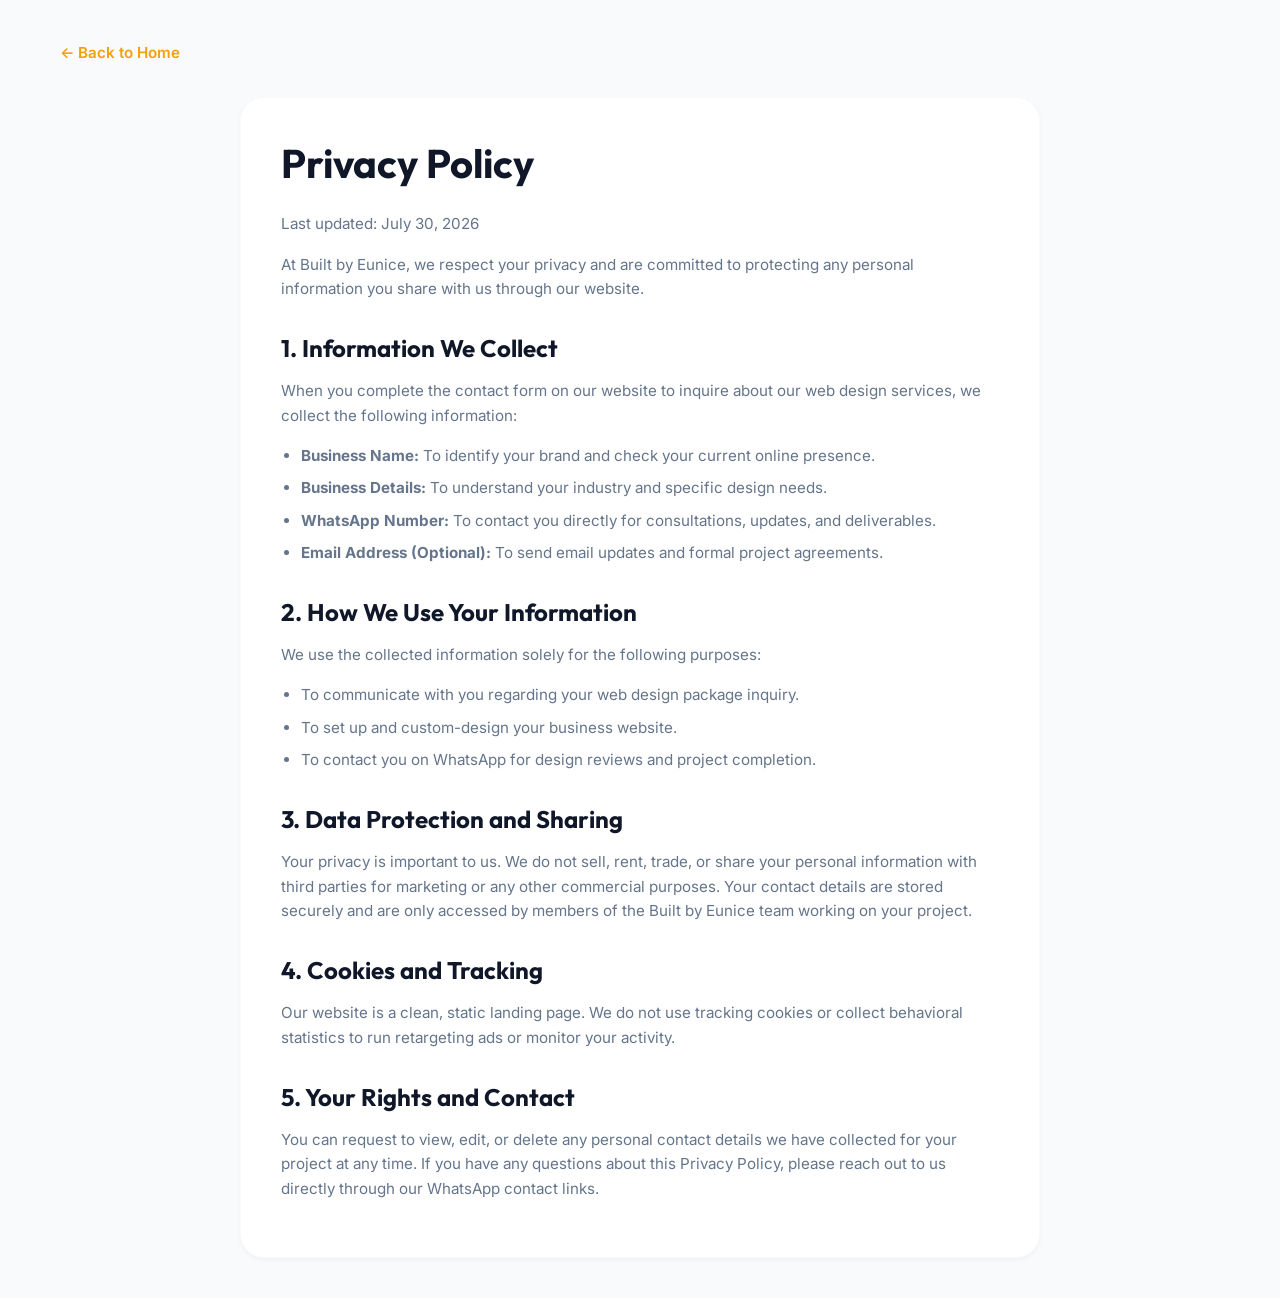
==== privacy.html @ 0b6fe64a "Initial commit" ====
<!DOCTYPE html>
<html lang="en">
<head>
  <meta charset="UTF-8">
  <meta name="viewport" content="width=device-width, initial-scale=1.0">
  <meta name="description" content="Privacy Policy for Built by Eunice. Learn how we collect, use, and protect your information.">
  <title>Privacy Policy - Built by Eunice</title>
  <link rel="preconnect" href="https://fonts.googleapis.com">
  <link rel="preconnect" href="https://fonts.gstatic.com" crossorigin>
  <link href="https://fonts.googleapis.com/css2?family=Outfit:wght@400;500;600;700;800&family=Plus+Jakarta+Sans:wght@400;500;600;700&display=swap" rel="stylesheet">
  <link rel="stylesheet" href="index.css">
  <style>
    .privacy-content {
      max-width: 800px;
      margin: 0 auto;
      background-color: var(--color-bg);
      padding: clamp(20px, 4vw, 40px);
      border-radius: var(--radius-lg);
      box-shadow: var(--shadow-sm);
      border: 1px solid rgba(15, 23, 42, 0.02);
    }
    .privacy-content h1 {
      margin-bottom: 24px;
      font-size: clamp(1.85rem, 4vw, 2.5rem);
    }
    .privacy-content h2 {
      margin-top: 32px;
      margin-bottom: 16px;
      font-size: clamp(1.2rem, 3vw, 1.5rem);
    }
    .privacy-content p {
      margin-bottom: 16px;
      line-height: 1.6;
      font-size: 0.95rem;
    }
    .privacy-content ul {
      margin-bottom: 16px;
      padding-left: 20px;
    }
    .privacy-content li {
      margin-bottom: 8px;
      line-height: 1.6;
      font-size: 0.95rem;
    }
    .privacy-back-link {
      display: inline-flex;
      align-items: center;
      gap: 8px;
      color: var(--color-primary);
      font-weight: 600;
      text-decoration: none;
      margin-bottom: 32px;
      transition: var(--transition-smooth);
      font-size: 0.95rem;
    }
    .privacy-back-link:hover {
      color: var(--color-primary-hover);
      transform: translateX(-4px);
    }
  </style>
</head>
<body style="background-color: var(--color-surface); padding-top: 40px; padding-bottom: 40px;">
  <div class="container">
    <a href="index.html" class="privacy-back-link">&larr; Back to Home</a>
    
    <article class="privacy-content">
      <h1>Privacy Policy</h1>
      <p>Last updated: July 30, 2026</p>
      
      <p>At Built by Eunice, we respect your privacy and are committed to protecting any personal information you share with us through our website.</p>
      
      <h2>1. Information We Collect</h2>
      <p>When you complete the contact form on our website to inquire about our web design services, we collect the following information:</p>
      <ul>
        <li><strong>Business Name:</strong> To identify your brand and check your current online presence.</li>
        <li><strong>Business Details:</strong> To understand your industry and specific design needs.</li>
        <li><strong>WhatsApp Number:</strong> To contact you directly for consultations, updates, and deliverables.</li>
        <li><strong>Email Address (Optional):</strong> To send email updates and formal project agreements.</li>
      </ul>
      
      <h2>2. How We Use Your Information</h2>
      <p>We use the collected information solely for the following purposes:</p>
      <ul>
        <li>To communicate with you regarding your web design package inquiry.</li>
        <li>To set up and custom-design your business website.</li>
        <li>To contact you on WhatsApp for design reviews and project completion.</li>
      </ul>
      
      <h2>3. Data Protection and Sharing</h2>
      <p>Your privacy is important to us. We do not sell, rent, trade, or share your personal information with third parties for marketing or any other commercial purposes. Your contact details are stored securely and are only accessed by members of the Built by Eunice team working on your project.</p>
      
      <h2>4. Cookies and Tracking</h2>
      <p>Our website is a clean, static landing page. We do not use tracking cookies or collect behavioral statistics to run retargeting ads or monitor your activity.</p>
      
      <h2>5. Your Rights and Contact</h2>
      <p>You can request to view, edit, or delete any personal contact details we have collected for your project at any time. If you have any questions about this Privacy Policy, please reach out to us directly through our WhatsApp contact links.</p>
    </article>
  </div>
</body>
</html>
---- index.css ----
@import url('https://fonts.googleapis.com/css2?family=Inter:wght@400;500;600&family=Outfit:wght@600;700;800&display=swap');

/* ==========================================================================
   1. CUSTOM PROPERTIES (DESIGN SYSTEM TOKENS)
   ========================================================================== */
:root {
  --color-primary: hsl(38, 92%, 50%);         /* Premium Amber/Gold */
  --color-primary-hover: hsl(38, 92%, 42%);
  --color-primary-light: hsl(38, 92%, 96%);
  --color-bg: hsl(0, 0%, 100%);               /* Background White */
  --color-surface: hsl(210, 40%, 98%);        /* Surface Light Gray */
  --color-surface-hover: hsl(210, 40%, 95%);
  --color-text-primary: hsl(222, 47%, 11%);   /* Near Black */
  --color-text-secondary: hsl(215, 16%, 47%); /* Dark Gray */
  --color-text-muted: hsl(215, 25%, 72%);     /* Medium Gray */
  --color-success: hsl(162, 76%, 41%);        /* Success Green */
  --color-warning: hsl(38, 92%, 50%);         /* Warning/Urgency Amber/Gold */
  --color-error: hsl(0, 84%, 60%);             /* Error Red */
  
  --font-heading: 'Outfit', sans-serif;
  --font-body: 'Inter', sans-serif;
  
  --shadow-sm: 0 2px 4px rgba(15, 23, 42, 0.04);
  --shadow-md: 0 4px 12px rgba(15, 23, 42, 0.06), 0 2px 4px rgba(15, 23, 42, 0.04);
  --shadow-lg: 0 16px 32px rgba(15, 23, 42, 0.08), 0 4px 8px rgba(15, 23, 42, 0.04);
  
  --radius-sm: 8px;
  --radius-md: 16px;
  --radius-lg: 24px;
  --radius-full: 9999px;
  
  --container-width: 1200px;
  --transition-smooth: all 0.3s cubic-bezier(0.4, 0, 0.2, 1);
}

/* ==========================================================================
   2. RESET & BASE STYLES (MOBILE-FIRST)
   ========================================================================== */
*, *::before, *::after {
  box-sizing: border-box;
  margin: 0;
  padding: 0;
}

html {
  scroll-behavior: smooth;
  font-size: 16px;
}

body {
  font-family: var(--font-body);
  background-color: var(--color-bg);
  color: var(--color-text-secondary);
  line-height: 1.6;
  -webkit-font-smoothing: antialiased;
  overflow-x: hidden;
  padding-bottom: 72px; /* Bottom space for mobile sticky bar */
}

h1, h2, h3, h4 {
  font-family: var(--font-heading);
  color: var(--color-text-primary);
  font-weight: 700;
  line-height: 1.25;
}

a {
  color: inherit;
  text-decoration: none;
  transition: var(--transition-smooth);
}

img {
  max-width: 100%;
  height: auto;
  display: block;
  border-radius: var(--radius-md);
}

/* --- LAYOUT UTILITIES --- */
.container {
  width: 100%;
  max-width: var(--container-width);
  margin: 0 auto;
  padding: 0 20px;
}

.section-padding {
  padding: 60px 0; /* Mobile section spacing */
}

.text-center { text-align: center; }

/* ==========================================================================
   3. NAVIGATION (MOBILE MENU BY DEFAULT)
   ========================================================================== */
header {
  position: fixed;
  top: 0;
  left: 0;
  width: 100%;
  background-color: rgba(255, 255, 255, 0.85);
  backdrop-filter: blur(12px);
  -webkit-backdrop-filter: blur(12px);
  border-bottom: 1px solid rgba(15, 23, 42, 0.05);
  z-index: 1000;
  transition: var(--transition-smooth);
}

.nav-container {
  display: flex;
  align-items: center;
  justify-content: space-between;
  height: 72px;
}

.logo {
  font-family: var(--font-heading);
  font-size: 1.4rem;
  font-weight: 800;
  color: var(--color-text-primary);
  display: flex;
  align-items: center;
  gap: 8px;
}

.logo span {
  color: var(--color-primary);
}

.nav-links {
  position: fixed;
  top: 0;
  right: -100%;
  width: 280px;
  height: 100vh;
  background-color: var(--color-bg);
  box-shadow: var(--shadow-lg);
  display: flex;
  flex-direction: column;
  padding: 100px 32px;
  align-items: flex-start;
  gap: 24px;
  transition: var(--transition-smooth);
}

.nav-links.active {
  right: 0;
}

.nav-links a {
  font-size: 1.05rem;
  font-weight: 500;
  color: var(--color-text-secondary);
  width: 100%;
}

.nav-links a:hover {
  color: var(--color-primary);
}

.nav-cta {
  background-color: var(--color-primary);
  color: var(--color-text-primary);
  padding: 12px 24px;
  border-radius: var(--radius-full);
  font-weight: 600;
  box-shadow: var(--shadow-sm);
  text-align: center;
}

.nav-cta:hover {
  background-color: var(--color-primary-hover);
}

.hamburger {
  display: block;
  background: none;
  border: none;
  cursor: pointer;
  z-index: 1100;
  padding: 8px;
}

.hamburger span {
  display: block;
  width: 24px;
  height: 2px;
  background-color: var(--color-text-primary);
  margin: 6px 0;
  transition: var(--transition-smooth);
}

.hamburger.active span:nth-child(1) {
  transform: rotate(45deg) translate(5px, 6px);
}

.hamburger.active span:nth-child(2) {
  opacity: 0;
}

.hamburger.active span:nth-child(3) {
  transform: rotate(-45deg) translate(5px, -7px);
}

/* ==========================================================================
   4. BUTTON & BADGE UTILITIES
   ========================================================================== */
.btn {
  display: inline-flex;
  align-items: center;
  justify-content: center;
  padding: 14px 28px;
  border-radius: var(--radius-md);
  font-weight: 600;
  font-size: 1rem;
  min-height: 48px; /* Comfortable tap targets */
  transition: var(--transition-smooth);
  cursor: pointer;
  border: none;
}

.btn-primary {
  background-color: var(--color-primary);
  color: var(--color-text-primary);
  box-shadow: 0 4px 12px rgba(245, 158, 11, 0.2);
}

.btn-primary:hover {
  background-color: var(--color-primary-hover);
  transform: translateY(-1px);
}

.btn-secondary {
  background-color: transparent;
  color: var(--color-text-primary);
  border: 1px solid var(--color-text-muted);
}

.btn-secondary:hover {
  background-color: var(--color-surface);
  border-color: var(--color-text-primary);
}

/* ==========================================================================
   5. MOBILE STICKY BAR
   ========================================================================== */
.mobile-sticky-bar {
  position: fixed;
  bottom: 0;
  left: 0;
  width: 100%;
  background-color: rgba(255, 255, 255, 0.95);
  backdrop-filter: blur(12px);
  -webkit-backdrop-filter: blur(12px);
  padding: 12px 20px;
  border-top: 1px solid rgba(15, 23, 42, 0.05);
  box-shadow: 0 -4px 16px rgba(0, 0, 0, 0.04);
  z-index: 999;
}

.mobile-sticky-btn {
  display: flex;
  align-items: center;
  justify-content: center;
  width: 100%;
  background-color: var(--color-primary);
  color: var(--color-text-primary);
  padding: 12px;
  border-radius: var(--radius-md);
  font-weight: 600;
  font-size: 0.95rem;
  min-height: 48px;
  box-shadow: 0 4px 12px rgba(245, 158, 11, 0.2);
}

/* ==========================================================================
   6. HERO SECTION
   ========================================================================== */
.hero {
  padding-top: 112px;
  padding-bottom: 56px;
  background: radial-gradient(circle at 50% 10%, hsl(38, 92%, 98%) 0%, var(--color-bg) 70%);
  text-align: center;
}

.hero-grid {
  display: flex;
  flex-direction: column;
  gap: 40px;
}

.hero-tagline {
  background-color: var(--color-primary-light);
  color: var(--color-primary);
  display: inline-flex;
  padding: 6px 14px;
  border-radius: var(--radius-full);
  font-size: 0.8rem;
  font-weight: 600;
  margin-bottom: 16px;
  text-transform: uppercase;
  letter-spacing: 0.05em;
  border: 1px solid rgba(245, 158, 11, 0.1);
}

.hero h1 {
  font-size: 2.25rem;
  line-height: 1.2;
  margin-bottom: 16px;
  letter-spacing: -0.02em;
}

.hero-desc {
  font-size: 1rem;
  color: var(--color-text-secondary);
  margin-bottom: 24px;
}

.hero-cta-group {
  display: flex;
  flex-direction: column;
  gap: 12px;
  margin-bottom: 24px;
}

.hero-urgency {
  display: inline-flex;
  align-items: center;
  justify-content: center;
  gap: 8px;
  font-size: 0.85rem;
  font-weight: 500;
  color: var(--color-warning);
  padding: 0 10px;
}

.pulse-dot {
  width: 8px;
  height: 8px;
  background-color: var(--color-warning);
  border-radius: 50%;
  box-shadow: 0 0 0 0 rgba(245, 158, 11, 0.7);
  animation: pulse 1.6s infinite;
  flex-shrink: 0;
}

@keyframes pulse {
  0% {
    transform: scale(0.95);
    box-shadow: 0 0 0 0 rgba(245, 158, 11, 0.7);
  }
  70% {
    transform: scale(1);
    box-shadow: 0 0 0 8px rgba(245, 158, 11, 0);
  }
  100% {
    transform: scale(0.95);
    box-shadow: 0 0 0 0 rgba(245, 158, 11, 0);
  }
}

.hero-image-container {
  margin-top: 20px;
  margin-bottom: 28px;
}

.hero-image-container img {
  width: 100%;
  border-radius: var(--radius-md);
  box-shadow: var(--shadow-lg);
}

/* ==========================================================================
   7. TRUST BAR
   ========================================================================== */
.trust-bar {
  background-color: var(--color-surface);
  border-top: 1px solid rgba(15, 23, 42, 0.05);
  border-bottom: 1px solid rgba(15, 23, 42, 0.05);
  padding: 20px 0;
}

.trust-content {
  display: flex;
  flex-direction: column;
  align-items: center;
  gap: 16px;
  text-align: center;
}

.trust-item {
  display: flex;
  align-items: center;
  gap: 10px;
  font-weight: 500;
  color: var(--color-text-primary);
  font-size: 0.9rem;
}

.trust-item svg {
  color: var(--color-primary);
  width: 18px;
  height: 18px;
  flex-shrink: 0;
}

/* ==========================================================================
   8. THE PROBLEM
   ========================================================================== */
.problem {
  background-color: var(--color-bg);
}

.section-header {
  max-width: 600px;
  margin: 0 auto 36px;
  text-align: center;
}

.section-header h2 {
  font-size: 1.85rem;
  margin-bottom: 12px;
  letter-spacing: -0.01em;
}

.section-header p {
  font-size: 1rem;
}

.problem-cards {
  display: flex;
  flex-direction: column;
  gap: 20px;
  margin-bottom: 32px;
}

.problem-card {
  background-color: var(--color-surface);
  padding: 24px;
  border-radius: var(--radius-md);
  border: 1px solid rgba(15, 23, 42, 0.02);
}

.problem-card img {
  width: 100%;
  aspect-ratio: 16/10;
  object-fit: cover;
  border-radius: var(--radius-sm);
  margin-bottom: 16px;
  box-shadow: var(--shadow-sm);
}

.problem-card h3 {
  font-size: 1.2rem;
  margin-bottom: 12px;
}

/* ==========================================================================
   9. THE PACKAGE & PRICING
   ========================================================================== */
.package {
  background-color: var(--color-surface);
}

.package-grid {
  display: flex;
  flex-direction: column;
  gap: 32px;
}

.features-list {
  display: flex;
  flex-direction: column;
  gap: 16px;
}

.feature-item {
  background-color: var(--color-bg);
  padding: 16px;
  border-radius: var(--radius-md);
  border: 1px solid rgba(15, 23, 42, 0.02);
  display: flex;
  gap: 12px;
  align-items: flex-start;
  box-shadow: var(--shadow-sm);
}

.feature-item svg {
  color: var(--color-success);
  flex-shrink: 0;
  width: 18px;
  height: 18px;
  margin-top: 2px;
}

.feature-title {
  font-weight: 600;
  color: var(--color-text-primary);
  margin-bottom: 2px;
  font-size: 0.95rem;
}

.feature-desc {
  font-size: 0.85rem;
  color: var(--color-text-secondary);
}

/* --- STANDALONE CALLOUT --- */
.support-callout {
  background: linear-gradient(135deg, var(--color-text-primary) 0%, hsl(222, 47%, 18%) 100%);
  color: var(--color-bg);
  padding: 24px;
  border-radius: var(--radius-md);
  display: flex;
  flex-direction: column;
  gap: 20px;
  box-shadow: var(--shadow-md);
  border: 1px solid rgba(255, 255, 255, 0.05);
}

.support-callout-text h4 {
  color: var(--color-primary);
  font-size: 1.2rem;
  margin-bottom: 6px;
}

.support-callout-text p {
  color: var(--color-text-muted);
  font-size: 0.9rem;
}

.support-callout-badge {
  background-color: var(--color-primary);
  color: var(--color-text-primary);
  padding: 8px 16px;
  border-radius: var(--radius-full);
  font-weight: 700;
  font-size: 0.8rem;
  align-self: flex-start;
}

/* --- PRICING CARD --- */
.pricing-card {
  background-color: var(--color-text-primary);
  color: var(--color-bg);
  border-radius: var(--radius-md);
  padding: 32px 24px;
  box-shadow: var(--shadow-lg);
  position: relative;
  overflow: hidden;
  border: 1px solid rgba(255, 255, 255, 0.05);
}

.pricing-badge {
  position: absolute;
  top: 16px;
  right: 16px;
  background-color: var(--color-primary);
  color: var(--color-text-primary);
  font-weight: 700;
  font-size: 0.75rem;
  padding: 3px 10px;
  border-radius: var(--radius-full);
}

.pricing-card h3 {
  color: var(--color-bg);
  font-size: 1.3rem;
  margin-bottom: 16px;
}

.price-original {
  font-size: 1rem;
  text-decoration: line-through;
  color: var(--color-text-muted);
}

.price-promo {
  font-size: 2.75rem;
  font-weight: 800;
  color: var(--color-bg);
  line-height: 1;
  margin: 6px 0 16px;
  font-family: var(--font-heading);
}

.price-promo span {
  font-size: 1.25rem;
  font-weight: 500;
  color: var(--color-text-muted);
}

.pricing-info {
  font-size: 0.85rem;
  color: var(--color-text-muted);
  border-top: 1px solid rgba(255, 255, 255, 0.1);
  padding-top: 16px;
  margin-bottom: 24px;
}

.pricing-info strong {
  color: var(--color-primary);
}

.btn-pricing {
  width: 100%;
  background-color: var(--color-primary);
  color: var(--color-text-primary);
}

.pricing-terms {
  margin-top: 12px;
  font-size: 0.75rem;
  color: var(--color-text-muted);
  text-align: center;
}

/* ==========================================================================
   10. HOW IT WORKS (TIMELINE) - MOBILE 2-COLUMN GRID BY DEFAULT
   ========================================================================== */
.timeline {
  display: grid;
  grid-template-columns: repeat(2, 1fr);
  gap: 16px;
  padding: 0;
}

.timeline::before {
  display: none; /* Hide vertical line on mobile */
}

.timeline-item {
  display: flex;
  flex-direction: column;
  margin-bottom: 0;
  position: relative;
}

.timeline-dot {
  position: static;
  transform: none;
  margin-bottom: 8px;
  width: 28px;
  height: 28px;
  font-size: 0.85rem;
  background-color: var(--color-primary);
  color: var(--color-text-primary);
  border-radius: 50%;
  display: flex;
  align-items: center;
  justify-content: center;
  font-family: var(--font-heading);
  font-weight: 700;
  border: 2px solid var(--color-bg);
  box-shadow: var(--shadow-sm);
  z-index: 10;
  flex-shrink: 0;
}

.timeline-card {
  width: 100% !important;
  margin: 0 !important;
  background-color: var(--color-surface);
  border-radius: var(--radius-md);
  padding: 12px 16px;
  border: 1px solid rgba(15, 23, 42, 0.02);
  display: flex;
  flex-direction: column;
  align-items: flex-start;
  gap: 12px;
  flex-grow: 1; /* Stretch to align heights */
}

.timeline-card img {
  width: 100%;
  height: auto;
  aspect-ratio: 16/10;
  object-fit: cover;
  border-radius: var(--radius-sm);
  margin-bottom: 0;
  box-shadow: var(--shadow-sm);
  flex-shrink: 0;
}

.timeline-card h3 {
  font-size: 0.95rem;
  margin-bottom: 2px;
}

.timeline-card p {
  font-size: 0.8rem;
  color: var(--color-text-secondary);
  line-height: 1.4;
}

/* ==========================================================================
   11. RECENT PROJECTS (MOBILE HORIZONTAL CAROUSEL BY DEFAULT)
   ========================================================================== */
.projects {
  background-color: var(--color-bg);
}

.projects-header-container {
  display: flex;
  flex-direction: column;
  align-items: flex-start;
  gap: 16px;
  margin-bottom: 28px;
}

.projects-carousel-wrapper {
  position: relative;
  width: 100%;
  display: flex;
  align-items: center;
}

.projects-carousel-btn {
  position: absolute;
  top: 50%;
  transform: translateY(-50%);
  background-color: var(--color-primary);
  color: var(--color-text-primary);
  border: none;
  width: 36px;
  height: 36px;
  border-radius: 50%;
  font-size: 0.9rem;
  display: flex;
  align-items: center;
  justify-content: center;
  cursor: pointer;
  box-shadow: var(--shadow-md);
  transition: var(--transition-smooth);
  z-index: 20;
}

.projects-carousel-btn:hover {
  background-color: var(--color-primary-hover);
  transform: translateY(-50%) scale(1.05);
}

.projects-carousel-btn.prev {
  left: -12px;
}

.projects-carousel-btn.next {
  right: -12px;
}

.projects-grid {
  position: relative;
  display: flex;
  flex-wrap: nowrap; /* Prevent cards from wrapping to next line */
  overflow-x: auto;
  scroll-snap-type: x mandatory;
  gap: 16px;
  padding: 8px 0 20px;
  -webkit-overflow-scrolling: touch;
  scrollbar-width: none; /* Hide scrollbar Firefox */
  width: 100%;
}

.projects-grid::-webkit-scrollbar {
  display: none; /* Hide scrollbar Chrome/Safari */
}

.project-card {
  flex: 0 0 calc(50% - 8px); /* Exactly 2 visible with 16px gap */
  width: calc(50% - 8px);
  min-width: calc(50% - 8px);
  scroll-snap-align: start;
  background-color: var(--color-surface);
  border-radius: var(--radius-md);
  overflow: hidden;
  border: 1px solid rgba(15, 23, 42, 0.02);
  display: flex;
  flex-direction: column;
}

/* Read More Components */
.more-text {
  display: none;
}

.dots {
  display: inline;
}

.read-more-btn {
  background: none;
  border: none;
  color: var(--color-primary);
  font-weight: 700;
  cursor: pointer;
  padding: 0;
  margin-left: 6px;
  font-size: 0.8rem;
  text-decoration: underline;
  display: inline-block;
}

.project-image {
  overflow: hidden;
  position: relative;
  aspect-ratio: 3/2;
}

.project-image img {
  border-radius: 0;
  width: 100%;
  height: 100%;
  object-fit: cover;
  transition: var(--transition-smooth);
}

.project-overlay {
  position: absolute;
  top: 0;
  left: 0;
  width: 100%;
  height: 100%;
  background-color: rgba(15, 23, 42, 0.65);
  display: flex;
  align-items: center;
  justify-content: center;
  opacity: 0;
  transition: var(--transition-smooth);
  z-index: 10;
}

.project-image:hover .project-overlay {
  opacity: 1;
}

.btn-overlay {
  background-color: var(--color-primary);
  color: var(--color-text-primary);
  font-weight: 700;
  padding: 10px 20px;
  border-radius: var(--radius-full);
  font-size: 0.85rem;
  box-shadow: var(--shadow-md);
  transform: translateY(12px);
  transition: var(--transition-smooth);
  min-height: auto;
}

.project-image:hover .btn-overlay {
  transform: translateY(0);
}

.project-info {
  padding: 16px;
}

.project-meta {
  font-size: 0.75rem;
  color: var(--color-primary);
  font-weight: 600;
  margin-bottom: 4px;
  text-transform: uppercase;
  letter-spacing: 0.05em;
}

.project-info h3 {
  font-size: 1rem;
  margin-bottom: 6px;
}

.project-info p {
  font-size: 0.8rem;
  line-height: 1.4;
}

/* ==========================================================================
   12. TESTIMONIALS (UNIFORM PICTURE FRAMES & CAROUSEL)
   ========================================================================== */
.testimonials {
  background-color: var(--color-surface);
}

.testimonials-carousel-wrapper {
  position: relative;
  width: 100%;
  display: flex;
  align-items: center;
}

.testimonials-carousel-btn {
  position: absolute;
  top: 50%;
  transform: translateY(-50%);
  background-color: var(--color-primary);
  color: var(--color-text-primary);
  border: none;
  width: 36px;
  height: 36px;
  border-radius: 50%;
  font-size: 0.9rem;
  display: flex;
  align-items: center;
  justify-content: center;
  cursor: pointer;
  box-shadow: var(--shadow-md);
  transition: var(--transition-smooth);
  z-index: 20;
}

.testimonials-carousel-btn:hover {
  background-color: var(--color-primary-hover);
  transform: translateY(-50%) scale(1.05);
}

.testimonials-carousel-btn.prev {
  left: -12px;
}

.testimonials-carousel-btn.next {
  right: -12px;
}

.testimonials-grid {
  position: relative;
  display: flex;
  flex-wrap: nowrap; /* Prevent cards from wrapping to next line on mobile */
  overflow-x: auto;
  scroll-snap-type: x mandatory;
  gap: 16px;
  padding: 8px 0 20px;
  -webkit-overflow-scrolling: touch;
  scrollbar-width: none; /* Hide scrollbar Firefox */
  width: 100%;
}

.testimonials-grid::-webkit-scrollbar {
  display: none; /* Hide scrollbar Chrome/Safari */
}

.testimonial-card {
  background-color: var(--color-bg);
  padding: 12px;
  border-radius: var(--radius-md);
  box-shadow: var(--shadow-sm);
  border: 1px solid rgba(15, 23, 42, 0.02);
  flex: 0 0 280px; /* Exactly 1 visible with scroll alignment */
  width: 280px;
  min-width: 280px;
  scroll-snap-align: center;
  display: flex;
  flex-direction: column;
  transition: var(--transition-smooth);
}

.testimonial-card:hover {
  transform: translateY(-4px);
  box-shadow: var(--shadow-md);
}

.testimonial-frame {
  width: 100%;
  aspect-ratio: 3/4; /* Consistent aspect ratio for mobile screenshots */
  background-color: var(--color-bg); /* Matches card background */
  border-radius: var(--radius-sm);
  overflow: hidden;
  display: flex;
  align-items: center;
  justify-content: center;
  border: 1px solid rgba(15, 23, 42, 0.03);
  padding: 8px; /* Tighter padding inside frame */
}

.testimonial-img {
  width: 100%;
  height: 100%;
  object-fit: contain; /* Full screenshot is always visible, never cropped */
  border-radius: 4px;
}

/* ==========================================================================
   13. ABOUT SECTION
   ========================================================================== */
.about {
  background-color: var(--color-bg);
}

.about-grid {
  display: flex;
  flex-direction: column;
  gap: 24px;
}

.about-grid h2 {
  font-size: 1.85rem;
  letter-spacing: -0.01em;
  margin-bottom: 4px;
}

.about-text p {
  font-size: 0.95rem;
  margin-bottom: 16px;
}

.about-image img {
  box-shadow: var(--shadow-lg);
  border-radius: var(--radius-md);
  width: 100%;
}

/* ==========================================================================
   14. CHOOSE YOUR PATH
   ========================================================================== */
.paths {
  background-color: var(--color-surface);
}

.paths-grid {
  display: flex;
  flex-direction: column;
  gap: 24px;
}

.path-card {
  background-color: var(--color-bg);
  border-radius: var(--radius-md);
  padding: 32px 24px;
  box-shadow: var(--shadow-sm);
  border: 1px solid rgba(15, 23, 42, 0.02);
  display: flex;
  flex-direction: column;
  justify-content: space-between;
}

.path-info h3 {
  font-size: 1.35rem;
  margin-bottom: 8px;
}

.path-info p {
  color: var(--color-text-secondary);
  margin-bottom: 20px;
  font-size: 0.9rem;
}

.path-features {
  list-style: none;
  margin-bottom: 24px;
}

.path-features li {
  display: flex;
  align-items: center;
  gap: 10px;
  margin-bottom: 10px;
  font-size: 0.85rem;
}

.path-features li svg {
  color: var(--color-primary);
  width: 16px;
  height: 16px;
  flex-shrink: 0;
}

.btn-path {
  width: 100%;
}

/* ==========================================================================
   15. FAQ ACCORDION
   ========================================================================== */
.faq {
  background-color: var(--color-bg);
}

.faq-list {
  max-width: 680px;
  margin: 0 auto;
}

.faq-item {
  border-bottom: 1px solid rgba(15, 23, 42, 0.06);
  padding: 16px 0;
}

.faq-item:first-child {
  border-top: 1px solid rgba(15, 23, 42, 0.06);
}

.faq-question {
  display: flex;
  justify-content: space-between;
  align-items: center;
  width: 100%;
  background: none;
  border: none;
  text-align: left;
  font-family: var(--font-heading);
  font-size: 1.05rem;
  font-weight: 700;
  color: var(--color-text-primary);
  cursor: pointer;
  padding: 4px 0;
}

.faq-icon {
  font-size: 1.25rem;
  font-weight: 300;
  transition: var(--transition-smooth);
  color: var(--color-text-secondary);
}

.faq-answer {
  max-height: 0;
  overflow: hidden;
  transition: max-height 0.3s cubic-bezier(0, 1, 0, 1);
  font-size: 0.9rem;
  color: var(--color-text-secondary);
}

.faq-answer p {
  padding-top: 12px;
}

.faq-item.active .faq-answer {
  max-height: 500px;
  transition: max-height 0.3s cubic-bezier(1, 0, 1, 0);
}

.faq-item.active .faq-icon {
  transform: rotate(45deg);
  color: var(--color-primary);
}

/* ==========================================================================
   16. CONTACT FORM
   ========================================================================== */
.contact-section {
  background-color: var(--color-surface);
  border-top: 1px solid rgba(15, 23, 42, 0.05);
}

.contact-card {
  background-color: var(--color-bg);
  border-radius: var(--radius-md);
  padding: 24px;
  box-shadow: var(--shadow-lg);
  border: 1px solid rgba(15, 23, 42, 0.02);
}

.form-group {
  margin-bottom: 20px;
}

.form-label {
  display: block;
  font-size: 0.85rem;
  font-weight: 600;
  color: var(--color-text-primary);
  margin-bottom: 6px;
}

.form-control {
  width: 100%;
  padding: 12px 14px;
  border-radius: var(--radius-sm);
  border: 1px solid rgba(15, 23, 42, 0.12);
  font-family: var(--font-body);
  font-size: 0.95rem;
  color: var(--color-text-primary);
  background-color: var(--color-bg);
  transition: var(--transition-smooth);
}

.form-control:focus {
  outline: none;
  border-color: var(--color-primary);
  box-shadow: 0 0 0 3px rgba(245, 158, 11, 0.08);
}

.form-control.error {
  border-color: var(--color-error);
}

.error-message {
  font-size: 0.75rem;
  color: var(--color-error);
  margin-top: 4px;
  display: none;
}

.error-message.visible {
  display: block;
}

.btn-submit {
  width: 100%;
  background-color: var(--color-primary);
  color: var(--color-text-primary);
  font-size: 1rem;
  padding: 14px;
}

.form-success {
  display: none;
  text-align: center;
  padding: 16px 0;
}

.form-success-icon {
  width: 48px;
  height: 48px;
  background-color: hsl(162, 76%, 96%);
  color: var(--color-success);
  border-radius: 50%;
  display: flex;
  align-items: center;
  justify-content: center;
  margin: 0 auto 16px;
}

.form-success h3 {
  font-size: 1.3rem;
  margin-bottom: 8px;
}

.form-success p {
  font-size: 0.9rem;
  color: var(--color-text-secondary);
}

/* ==========================================================================
   17. FOOTER
   ========================================================================== */
footer {
  background-color: var(--color-text-primary);
  color: var(--color-text-muted);
  padding: 60px 0 32px;
  border-top: 1px solid rgba(255, 255, 255, 0.05);
}

.footer-grid {
  display: flex;
  flex-direction: column;
  gap: 32px;
  margin-bottom: 40px;
}

.footer-brand h3 {
  color: var(--color-bg);
  font-size: 1.35rem;
  margin-bottom: 12px;
}

.footer-brand p {
  font-size: 0.85rem;
  line-height: 1.5;
  margin-bottom: 16px;
}

.footer-col h4 {
  color: var(--color-bg);
  font-size: 0.9rem;
  margin-bottom: 16px;
  text-transform: uppercase;
  letter-spacing: 0.05em;
}

.footer-links {
  list-style: none;
}

.footer-links li {
  margin-bottom: 10px;
}

.footer-links a {
  font-size: 0.85rem;
}

.social-links {
  display: flex;
  gap: 12px;
}

.social-icon {
  width: 36px;
  height: 36px;
  background-color: rgba(255, 255, 255, 0.05);
  border-radius: 50%;
  display: flex;
  align-items: center;
  justify-content: center;
  font-size: 0.85rem;
}

.footer-bottom {
  border-top: 1px solid rgba(255, 255, 255, 0.08);
  padding-top: 24px;
  display: flex;
  flex-direction: column;
  align-items: center;
  text-align: center;
  gap: 12px;
  font-size: 0.8rem;
}


/* ==========================================================================
   18. DESKTOP & TABLET ADAPTATIONS (min-width: 769px)
   ========================================================================== */
@media (min-width: 769px) {
  /* --- LAYOUT & PADDING --- */
  .section-padding {
    padding: 80px 0;
  }
  
  body {
    padding-bottom: 0; /* No mobile sticky bar spacing needed */
  }
  
  .mobile-sticky-bar {
    display: none !important;
  }
  
  /* --- NAVIGATION --- */
  .nav-container {
    height: 80px;
  }
  
  .logo {
    font-size: 1.5rem;
  }
  
  .nav-links {
    position: static;
    width: auto;
    height: auto;
    background-color: transparent;
    box-shadow: none;
    flex-direction: row;
    padding: 0;
    align-items: center;
    gap: 32px;
  }
  
  .nav-links a {
    font-size: 0.95rem;
    width: auto;
  }
  
  .nav-cta {
    padding: 10px 20px;
    width: auto;
  }
  
  .hamburger {
    display: none;
  }
  
  /* --- HERO --- */
  .hero {
    padding-top: 160px;
    padding-bottom: 80px;
    text-align: left;
  }
  
  .hero-grid {
    display: grid;
    grid-template-columns: 1.15fr 0.85fr;
    grid-template-rows: repeat(5, auto);
    grid-template-areas:
      "tagline image"
      "title image"
      "desc image"
      "cta image"
      "urgency image";
    gap: 0 60px;
    align-items: center;
  }

  .hero-text {
    display: contents; /* Direct children participate in hero-grid */
  }

  .hero-tagline {
    grid-area: tagline;
    margin-bottom: 12px;
  }
  
  .hero h1 {
    grid-area: title;
    font-size: 3.5rem;
    margin-bottom: 24px;
  }
  
  .hero-desc {
    grid-area: desc;
    font-size: 1.15rem;
    margin-bottom: 32px;
  }
  
  .hero-cta-group {
    grid-area: cta;
    flex-direction: row;
    gap: 16px;
    margin-bottom: 32px;
  }
  
  .hero-urgency {
    grid-area: urgency;
    justify-content: flex-start;
    padding: 0;
  }

  .hero-image-container {
    grid-area: image;
    margin-top: 0;
    margin-bottom: 0;
  }
  
  /* --- TRUST BAR --- */
  .trust-content {
    flex-direction: row;
    justify-content: space-around;
    gap: 24px;
  }
  
  /* --- PROBLEM --- */
  .section-header h2 {
    font-size: 2.5rem;
    margin-bottom: 16px;
  }
  
  .section-header p {
    font-size: 1.125rem;
  }
  
  .problem-cards {
    grid-template-columns: repeat(3, 1fr);
    display: grid;
    gap: 32px;
    margin-bottom: 40px;
  }
  
  .problem-card {
    padding: 32px;
  }
  
  /* --- PACKAGE --- */
  .package-grid {
    display: grid;
    grid-template-columns: 1.2fr 0.8fr;
    gap: 48px;
  }
  
  .features-list {
    display: grid;
    grid-template-columns: repeat(2, 1fr);
    gap: 20px;
  }
  
  .feature-item {
    padding: 20px;
  }
  
  .feature-title {
    font-size: 1rem;
  }
  
  .feature-desc {
    font-size: 0.875rem;
  }
  
  /* --- STANDALONE CALLOUT --- */
  .support-callout {
    grid-column: span 2;
    padding: 32px 40px;
    flex-direction: row;
    align-items: center;
    justify-content: space-between;
    gap: 32px;
    margin-top: 16px;
  }
  
  .support-callout-text h4 {
    font-size: 1.35rem;
  }
  
  .support-callout-text p {
    font-size: 1rem;
  }
  
  .support-callout-badge {
    padding: 10px 24px;
    font-size: 0.9rem;
    align-self: auto;
  }
  
  /* --- PRICING --- */
  .pricing-card {
    padding: 48px 40px;
  }
  
  .pricing-card h3 {
    font-size: 1.5rem;
  }
  
  .price-promo {
    font-size: 3.5rem;
  }
  
  .pricing-info {
    font-size: 0.95rem;
  }
  
  /* --- TIMELINE (CLEAN LEFT-ALIGNED VERTICAL TIMELINE) --- */
  .timeline {
    display: block; /* Remove grid flow */
    max-width: 780px;
    margin: 0 auto;
    position: relative;
    padding: 24px 0 24px 64px;
  }
  
  .timeline::before {
    display: block; /* Show vertical line on desktop */
    content: '';
    position: absolute;
    top: 0;
    left: 24px; /* Align to the left side */
    width: 2px;
    height: 100%;
    background-color: rgba(15, 23, 42, 0.08);
  }
  
  .timeline-item {
    display: block;
    margin-bottom: 24px;
  }
  
  .timeline-item:last-child {
    margin-bottom: 0;
  }
  
  .timeline-dot {
    position: absolute;
    left: -64px;
    top: 50%;
    transform: translateY(-50%);
    width: 44px;
    height: 44px;
    font-size: 1.15rem;
    border-width: 3px;
    margin-bottom: 0;
  }
  
  .timeline-card {
    display: flex;
    flex-direction: row; /* Horizontal flex container */
    align-items: center;
    gap: 24px;
    padding: 16px 28px;
    background-color: var(--color-surface);
    transition: var(--transition-smooth);
  }
  
  .timeline-card:hover {
    transform: translateX(4px);
    background-color: var(--color-bg);
    box-shadow: var(--shadow-sm);
    border-color: rgba(15, 23, 42, 0.06);
  }
  
  .timeline-card img {
    width: 120px; /* Small consistent visual size */
    height: 75px;
    object-fit: cover;
    border-radius: var(--radius-sm);
    box-shadow: var(--shadow-sm);
  }
  
  .timeline-card h3 {
    font-size: 1.15rem;
    margin-bottom: 4px;
  }
  
  .timeline-card p {
    font-size: 0.95rem;
  }
  
  /* --- RECENT PROJECTS (3-COLUMN GRID ON DESKTOP) --- */
  .projects-header-container {
    flex-direction: row;
    justify-content: space-between;
    align-items: flex-end;
    margin-bottom: 56px;
  }
  
  .projects-carousel-btn {
    display: none !important; /* Hide arrows on desktop */
  }
  
  .projects-grid {
    display: grid;
    grid-template-columns: repeat(3, 1fr);
    gap: 32px;
    overflow-x: visible;
    scroll-snap-type: none;
    padding-bottom: 0;
  }
  
  .project-card {
    flex: none;
    width: auto;
  }

  /* Desktop Read More Override */
  .more-text {
    display: inline !important;
  }

  .dots {
    display: none !important;
  }

  .read-more-btn {
    display: none !important;
  }
  
  .project-info {
    padding: 32px;
  }
  
  .project-info h3 {
    font-size: 1.35rem;
  }
  
  .project-info p {
    font-size: 0.9rem;
  }

  /* --- TESTIMONIALS (GRID ON DESKTOP) --- */
  .testimonials-carousel-btn {
    display: none !important; /* Hide arrows on desktop */
  }

  .testimonials-grid {
    display: flex;
    flex-wrap: wrap;
    justify-content: center;
    gap: 24px;
    overflow-x: visible;
    scroll-snap-type: none;
    padding-bottom: 0;
  }

  .testimonial-card {
    flex: 0 1 calc(33.333% - 24px); /* 3 columns */
    width: auto;
    min-width: 280px;
  }
  
  /* --- ABOUT --- */
  .about-grid {
    display: grid;
    grid-template-columns: 1.1fr 0.9fr;
    grid-template-rows: auto 1fr;
    grid-template-areas:
      "title image"
      "text image";
    gap: 16px 64px;
    align-items: center;
  }
  
  .about-grid h2 {
    grid-area: title;
    font-size: 2.5rem;
    margin-bottom: 0;
  }

  .about-text {
    grid-area: text;
    align-self: start;
  }

  .about-image {
    grid-area: image;
  }
  
  .about-text p {
    font-size: 1.1rem;
  }
  
  /* --- CHOOSE YOUR PATH --- */
  .paths-grid {
    display: grid;
    grid-template-columns: repeat(2, 1fr);
    gap: 32px;
    max-width: 960px;
    margin: 0 auto;
  }
  
  .path-card {
    padding: 48px 40px;
  }
  
  .path-info h3 {
    font-size: 1.75rem;
  }
  
  .path-info p {
    font-size: 0.95rem;
    margin-bottom: 32px;
  }
  
  .path-features li {
    font-size: 0.95rem;
  }
  
  /* --- CONTACT FORM --- */
  .contact-card {
    padding: 48px;
  }
  
  /* --- FOOTER --- */
  .footer-grid {
    display: grid;
    grid-template-columns: 1.5fr 1fr 1fr;
    gap: 60px;
  }
  
  .footer-bottom {
    flex-direction: row;
    justify-content: space-between;
    text-align: left;
  }
}
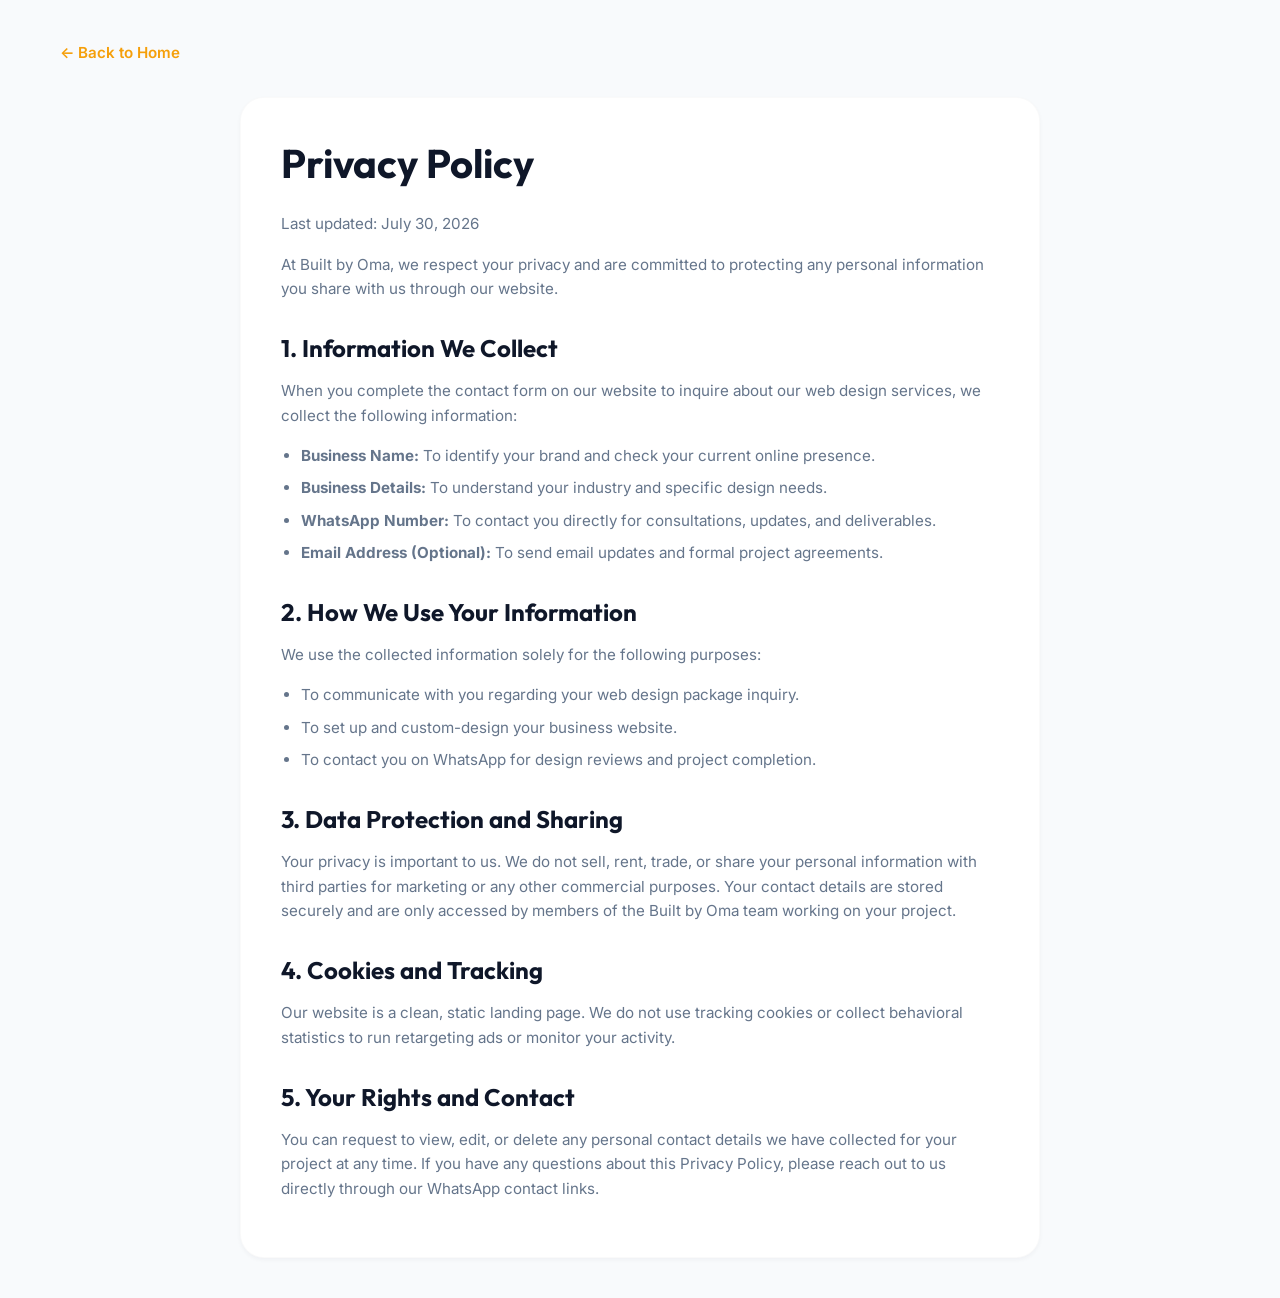
==== commit 7f4340b9: "Execute brand rename from Built by Eunice to Built by Oma across all files" ====
--- a/privacy.html
+++ b/privacy.html
@@ -3,8 +3,8 @@
 <head>
   <meta charset="UTF-8">
   <meta name="viewport" content="width=device-width, initial-scale=1.0">
-  <meta name="description" content="Privacy Policy for Built by Eunice. Learn how we collect, use, and protect your information.">
-  <title>Privacy Policy - Built by Eunice</title>
+  <meta name="description" content="Privacy Policy for Built by Oma. Learn how we collect, use, and protect your information.">
+  <title>Privacy Policy - Built by Oma</title>
   <link rel="preconnect" href="https://fonts.googleapis.com">
   <link rel="preconnect" href="https://fonts.gstatic.com" crossorigin>
   <link href="https://fonts.googleapis.com/css2?family=Outfit:wght@400;500;600;700;800&family=Plus+Jakarta+Sans:wght@400;500;600;700&display=swap" rel="stylesheet">
@@ -67,7 +67,7 @@
       <h1>Privacy Policy</h1>
       <p>Last updated: July 30, 2026</p>
       
-      <p>At Built by Eunice, we respect your privacy and are committed to protecting any personal information you share with us through our website.</p>
+      <p>At Built by Oma, we respect your privacy and are committed to protecting any personal information you share with us through our website.</p>
       
       <h2>1. Information We Collect</h2>
       <p>When you complete the contact form on our website to inquire about our web design services, we collect the following information:</p>
@@ -87,7 +87,7 @@
       </ul>
       
       <h2>3. Data Protection and Sharing</h2>
-      <p>Your privacy is important to us. We do not sell, rent, trade, or share your personal information with third parties for marketing or any other commercial purposes. Your contact details are stored securely and are only accessed by members of the Built by Eunice team working on your project.</p>
+      <p>Your privacy is important to us. We do not sell, rent, trade, or share your personal information with third parties for marketing or any other commercial purposes. Your contact details are stored securely and are only accessed by members of the Built by Oma team working on your project.</p>
       
       <h2>4. Cookies and Tracking</h2>
       <p>Our website is a clean, static landing page. We do not use tracking cookies or collect behavioral statistics to run retargeting ads or monitor your activity.</p>
